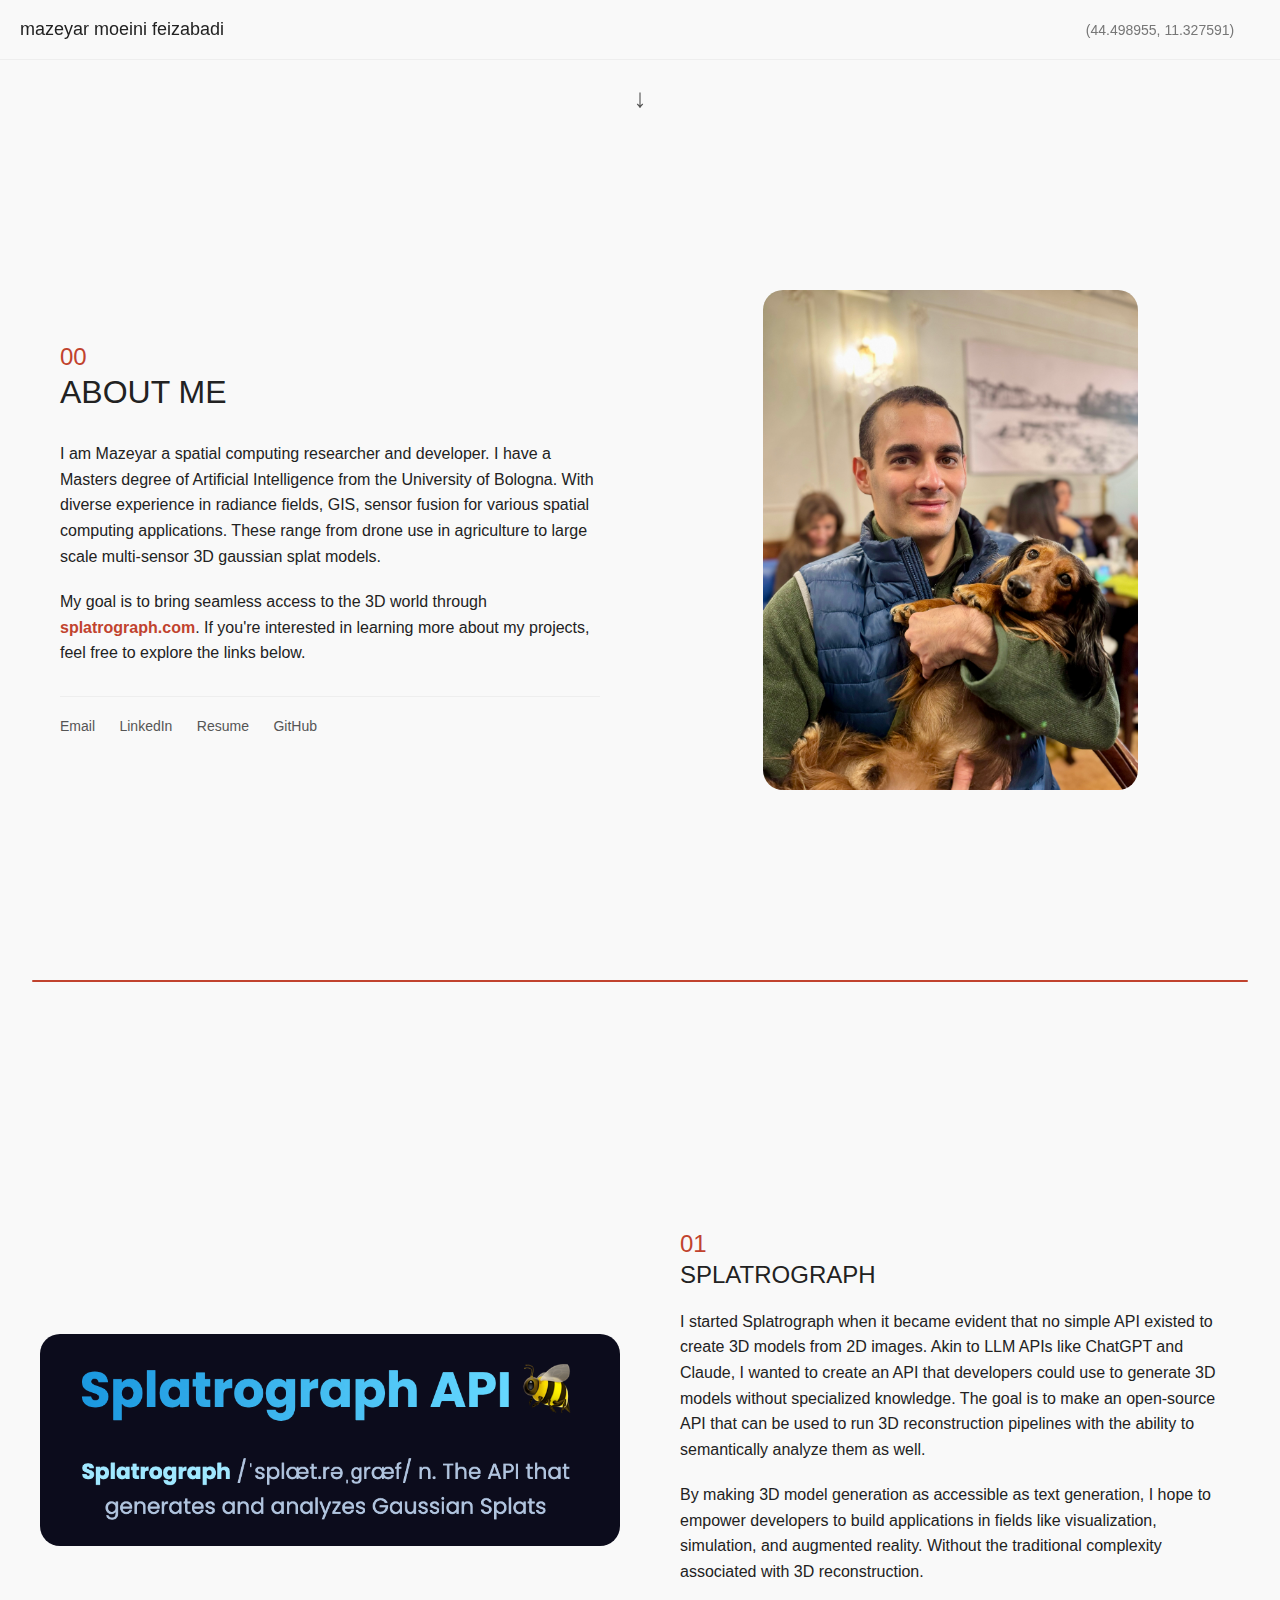
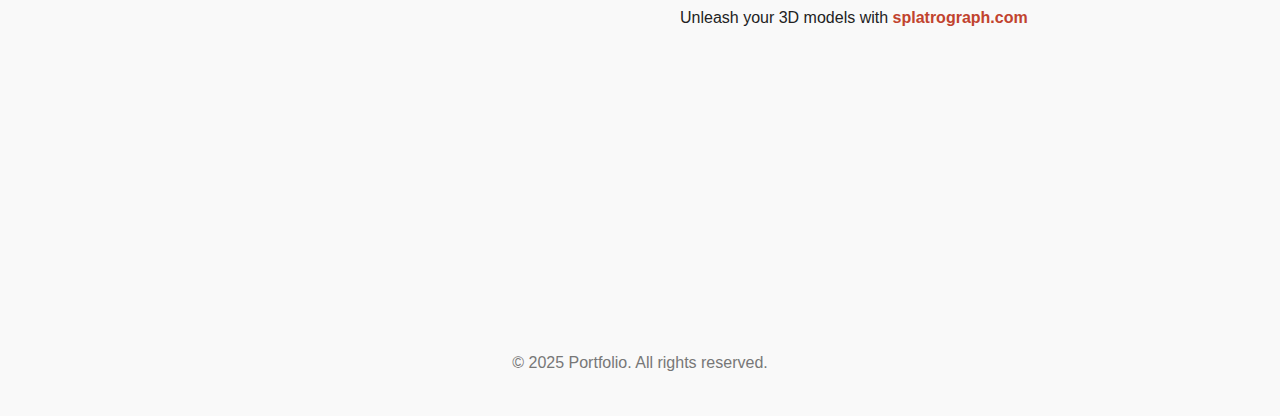
==== index.html @ f1fa3e37 "Initial commit: Add basic structure for personal portfolio site including HTML, CSS, and JavaScript " ====
<!DOCTYPE html>
<html lang="en">
<head>
  <meta charset="UTF-8">
  <meta name="viewport" content="width=device-width, initial-scale=1.0">
  <title>Mazeyar's Site</title>
  <link rel="stylesheet" href="styles.css">
  <link rel="icon" href="data:image/svg+xml,<svg xmlns='http://www.w3.org/2000/svg' viewBox='0 0 100 100'><text y='.9em' font-size='90'>👨🏻‍💻</text></svg>">
</head>
<body>
  <!-- Navigation bar (Original Structure) -->
  <div class="nav-bar">
    <div class="site-title">Mazeyar Moeini Feizabadi</div>
    <div class="coordinates" id="coordinates-display">(44.498955, 11.327591)</div>
  </div>

  <!-- Dropdown Menu (Original Position - Top Middle) -->
  <div class="dropdown">
    <div class="dropdown-trigger">↓</div>
    <div class="dropdown-menu">
      <a href="#about-me" data-section-name="About Me">
        <span class="section-number">00</span>
      </a>
      <a href="#splatrograph" data-section-name="Splatrograph">
        <span class="section-number">01</span>
      </a>
<!--       <a href="#approach" data-section-name="Approach">
        <span class="section-number">02</span>
      </a>
       <a href="#understanding" data-section-name="Understanding The Problem">
        <span class="section-number">03</span>
      </a> -->
    </div>
  </div>

  <!-- Element to display section name at the bottom -->
  <div id="section-name-display"></div>

  <!-- Main content area -->
  <main>
    <section id="about-me">
      <div class="content-container">
        <div class="text-content">
          <span class="section-number">00</span>
          <h1>ABOUT ME</h1>
          <p>I am Mazeyar a spatial computing researcher and developer. I have a Masters degree of Artificial Intelligence from the University of Bologna. With diverse experience in radiance fields, GIS, sensor fusion for various spatial computing applications. These range from drone use in agriculture to large scale multi-sensor 3D gaussian splat models.</p>
          <p>My goal is to bring seamless access to the 3D world through <a href="https://splatrograph.com" target="_blank" rel="noopener noreferrer" style="text-decoration: none; font-weight: bold; color: #C1432E;">splatrograph.com</a>. If you're interested in learning more about my projects, feel free to explore the links below.</p>

          <!-- Contact Links -->
          <div class="contact-links">
            <a href="mailto:mazy.moeini@gmail.com">Email</a>
            <a href="https://www.linkedin.com/in/mazeyar-moeini-feizabadi-155180199/" target="_blank" rel="noopener noreferrer">LinkedIn</a>
            <a href="attachments/Mazeyar_Moeini_Feizabadi_Resume.pdf" target="_blank">Resume</a>
            <a href="https://github.com/mazy1998" target="_blank" rel="noopener noreferrer">GitHub</a>
          </div>
        </div>
        <div class="image-placeholder">
          <img src="attachments/me_with_lou.jpeg" alt="Architecture sketch">
        </div>
      </div>
    </section>

    <section id="splatrograph">
      <div class="content-container">
        <div class="image-placeholder">
          <img src="attachments/splatrograph.png" alt="Project visualization">
        </div>
        <div class="text-content">
          <span class="section-number">01</span>
          <h2>SPLATROGRAPH</h2>
          <p>I started Splatrograph when it became evident that no simple API existed to create 3D models from 2D images. Akin to LLM APIs like ChatGPT and Claude, I wanted to 
            create an API that developers could use to generate 3D models without specialized knowledge. The goal is to make an open-source API that can be used to run 3D reconstruction 
            pipelines with the ability to semantically analyze them as well.</p>
            <p>By making 3D model generation as accessible as text generation, I hope to empower developers to build applications 
            in fields like visualization, simulation, and augmented reality. Without the traditional  complexity associated with 3D reconstruction.</p>
          <p>Unleash your 3D models with  <a href="https://splatrograph.com" target="_blank" rel="noopener noreferrer" style="text-decoration: none; font-weight: bold; color: #C1432E;">splatrograph.com</a> </p>
        </div>
      </div>
    </section>

<!--     <section id="approach">
      <div class="content-container">
        <div class="text-content">
          <span class="section-number">02</span>
          <h2>APPROACH</h2>
          <p>I approach each project as an opportunity to solve unique problems through design. My process involves extensive research, collaborative dialogue, and iterative refinement.</p>
          <p>The resulting spaces aim to be both functional and emotionally resonant, creating meaningful experiences for those who inhabit them.</p>
        </div>
        <div class="image-placeholder">
         <img src="https://via.placeholder.com/600x400/f9f9f9/cccccc/?text=Approach+Image" alt="Architectural detail">
        </div>
      </div>
    </section>

     <section id="understanding">
       <div class="content-container">
         <div class="text-content">
           <span class="section-number">03</span>
           <h2>UNDERSTANDING THE PROBLEM</h2>
           <p>Content for the 'Understanding The Problem' section goes here. Elaborate on the initial phase of your design or analysis process.</p>
         </div>
         <div class="image-placeholder">
          <img src="https://via.placeholder.com/600x400/f9f9f9/cccccc/?text=Problem+Analysis" alt="Understanding the Problem Visual">
         </div>
       </div>
     </section> -->

  </main>

  <footer>
    <p>© 2025 Portfolio. All rights reserved.</p>
  </footer>

  <!-- JavaScript -->
  <script src="scripts.js"></script>

</body>
</html>
---- styles.css ----
/* Base styles */
* {
  margin: 0;
  padding: 0;
  box-sizing: border-box;
}

html {
  scroll-behavior: smooth;
}

body {
  font-family: 'Helvetica Neue', Arial, sans-serif;
  color: #222;
  background-color: #f9f9f9;
  position: relative;
  min-height: 100vh;
  -webkit-font-smoothing: antialiased;
  -moz-osx-font-smoothing: grayscale;
}

/* --- Navigation Bar (Original Structure) --- */
.nav-bar {
  position: fixed;
  top: 0;
  left: 0;
  width: 100%;
  padding: 15px 20px; /* Standard padding */
  background-color: rgba(249, 249, 249, 0.95);
  z-index: 100;
  display: flex;
  justify-content: space-between;
  align-items: center;
  border-bottom: 1px solid #eee;
  min-height: 60px;
}

.site-title {
  font-size: 18px;
  font-weight: 400;
  text-transform: lowercase;
  color: #222;
  position: relative;
  display: inline-block;
  min-width: 300px;
  white-space: nowrap;
  overflow: hidden;
  text-overflow: ellipsis;
  cursor: default;
}

.site-title span {
  color: #C1432E;
}

.coordinates {
  font-size: 14px;
  color: #777;
  cursor: default;
  transition: color 0.2s ease;
  min-width: 200px; /* Fixed minimum width */
  text-align: center;
  white-space: nowrap;
  overflow: hidden;
  text-overflow: ellipsis;
}
 .coordinates:hover {
     color: #333;
 }

/* --- Dropdown Menu (Original Positioning - Top Middle) --- */
.dropdown {
  position: fixed; /* Back to fixed */
  top: 80px; /* Position below navbar */
  left: 50%;
  transform: translateX(-50%);
  z-index: 10; /* Above main content, below navbar if needed */
  text-align: center;
  width: auto;
}

.dropdown-trigger {
  font-size: 26px;
  cursor: pointer;
  color: #555;
  transition: color 0.3s ease;
  line-height: 1;
  padding: 5px;
  margin-bottom: 10px; /* Space between arrow and menu */
}
 .dropdown:hover .dropdown-trigger {
     color: #222;
 }

.dropdown-menu {
  display: none;
  position: absolute; /* Position relative to .dropdown */
  left: 50%;
  transform: translateX(-50%);
  width: auto;
  min-width: 80px;
  padding: 10px 0;
  /* Removed background/shadow to allow blur effect */
  /* background-color: rgba(249, 249, 249, 0.98); */
  /* box-shadow: 0 3px 8px rgba(0,0,0,0.1); */
  /* border-radius: 4px; */
}

.dropdown:hover .dropdown-menu {
  display: block;
}

.dropdown-menu a {
  display: block;
  padding: 8px 15px;
  text-decoration: none;
  color: #222;
  transition: color 0.3s ease; /* Removed background transition */
  position: relative;
  text-align: center;
}
 .dropdown-menu a:hover {
     color: #C1432E;
     /* Removed background-color hover */
 }


/* Numerical markers styling - Dropdown */
.dropdown-menu .section-number {
   font-size: 35px;
   display: inline-block;
   position: relative;
   padding-bottom: 5px;
   margin-bottom: 0;
   font-weight: 400;
   line-height: 1.1;
}

/* Underline effect for dropdown numbers */
.dropdown-menu .section-number::after {
  content: '';
  position: absolute;
  bottom: 0;
  left: 0;
  width: 100%;
  height: 2px;
  background-color: #C1432E;
  transform: scaleX(0);
  transform-origin: center center;
  transition: transform 0.3s ease-out;
  border-radius: 1px;
}

.dropdown-menu a:hover .section-number::after {
  transform: scaleX(1);
}

/* Style for the currently active section number in the dropdown */
.active-section {
  color: #C1432E;
}
.active-section::after {
     transform: scaleX(1);
}

/* Style for numbers WITHIN main section content */
main section .section-number {
   color: #C1432E;
   font-size: 24px;
   display: inline-block;
   position: relative;
   padding-bottom: 3px;
   margin-bottom: 0;
   font-weight: 400;
}
main section .section-number::after {
    display: none;
}


/* --- Main Content & Sections --- */
main {
  padding-top: 80px; /* Adjust based on navbar height + desired space */
  transition: filter 0.3s ease;
}
/* Blur effect triggered by original dropdown hover */
.dropdown:hover ~ main {
    filter: blur(3px);
}


section {
  position: relative;
  min-height: 100vh;
  padding: 80px 20px 60px;
  display: flex;
  flex-direction: column;
  justify-content: center;
  align-items: center;
  background-color: #f9f9f9;
}

/* Section Separator Line */
section:not(:first-child)::before {
    content: '';
    position: absolute;
    top: 0;
    left: 50%;
    transform: translateX(-50%);
    width: 95%;
    max-width: 1400px;
    height: 2px;
    background-color: #C1432E;
    border-radius: 1px;
}


.content-container {
  max-width: 1200px;
  width: 100%;
  margin: 0 auto;
  display: grid;
  grid-template-columns: 1fr 1fr;
  gap: 40px;
  align-items: center;
}

.text-content {
  padding: 20px;
}

h1 {
  font-size: 32px;
  font-weight: 400;
  margin-bottom: 30px;
}

h2 {
  font-size: 24px;
  font-weight: 400;
  margin-bottom: 20px;
  text-transform: uppercase;
}

p {
  font-size: 16px;
  line-height: 1.6;
  margin-bottom: 20px;
}

.image-placeholder {
  background-color: #f9f9f9;
  width: 100%;
  height: 500px;
  display: flex;
  align-items: center;
  justify-content: center;
  overflow: visible; /* Changed from hidden to allow image corners to show */
  border-radius: 0; /* Remove border-radius from container */
  border: none; /* Remove border */
}
 .image-placeholder img {
     max-width: 100%;
     max-height: 100%;
     width: auto;
     height: auto;
     object-fit: contain;
     display: block;
     border-radius: 20px;
     transition: transform 0.3s ease;
     transform-origin: center;
 }

.image-placeholder img:hover {
     transform: scale(1.003) translateY(-3px);
     box-shadow: 0 5px 10px rgba(0, 0, 0, 0.05);
}

/* Contact Links Styling */
.contact-links {
    margin-top: 30px;
    padding-top: 20px;
    border-top: 1px solid #eee;
}

.contact-links a {
    text-decoration: none;
    color: #555;
    margin-right: 20px;
    font-size: 14px;
    transition: color 0.3s ease;
    display: inline-block;
    padding-bottom: 3px;
    position: relative;
}

.contact-links a:last-child {
    margin-right: 0;
}

.contact-links a:hover {
    color: #C1432E;
}
/* Underline effect for contact links */
.contact-links a::after {
    content: '';
    position: absolute;
    bottom: 0;
    left: 0;
    width: 100%;
    height: 1px;
    background-color: #C1432E;
    border-radius: 0.5px;
    transform: scaleX(0);
    transform-origin: center center;
    transition: transform 0.3s ease-out;
}
.contact-links a:hover::after {
    transform: scaleX(1);
}


/* Section Name Display at Bottom */
#section-name-display {
    position: fixed;
    bottom: 25px;
    left: 50%;
    transform: translateX(-50%);
    z-index: 5; /* Below dropdown */
    font-size: 27px;
    font-weight: 500;
    color: #333;
    text-transform: uppercase;
    letter-spacing: 1px;
    padding: 5px 12px;
    opacity: 0;
    transition: opacity 0.3s ease;
    pointer-events: none;
}

/* Footer */
footer {
  padding: 20px;
  text-align: center;
  font-size: 12px;
  color: #777;
  margin-top: 50px;
  position: relative;
  z-index: 1;
  background-color: #f9f9f9;
}

/* Media Queries */
@media (max-width: 768px) {
  .nav-bar {
      padding: 10px 15px;
      min-height: 50px;
  }
  main {
      padding-top: 70px; /* Adjust for mobile navbar */
  }
   .site-title {
       font-size: 16px;
   }
   .coordinates {
       font-size: 12px;
   }
   .dropdown {
       top: 65px; /* Adjust dropdown position relative to mobile navbar */
   }
  .content-container {
    grid-template-columns: 1fr;
  }
   .image-placeholder {
       height: 300px;
   }
   section {
       padding: 60px 15px 40px;
   }
   section:not(:first-child)::before {
       width: 90%;
   }
   #section-name-display {
       font-size: 16px;
       bottom: 15px;
   }
   .contact-links {
       text-align: center;
   }
   .contact-links a {
       margin: 0 10px 10px;
       font-size: 13px;
   }
}

 /* Preference for reduced motion */
@media (prefers-reduced-motion: reduce) {
  html {
    scroll-behavior: auto;
  }
  .dropdown-menu .section-number::after,
  #section-name-display,
  .dropdown-trigger,
  main,
  .contact-links a::after,
  .coordinates {
      transition: none;
  }
}
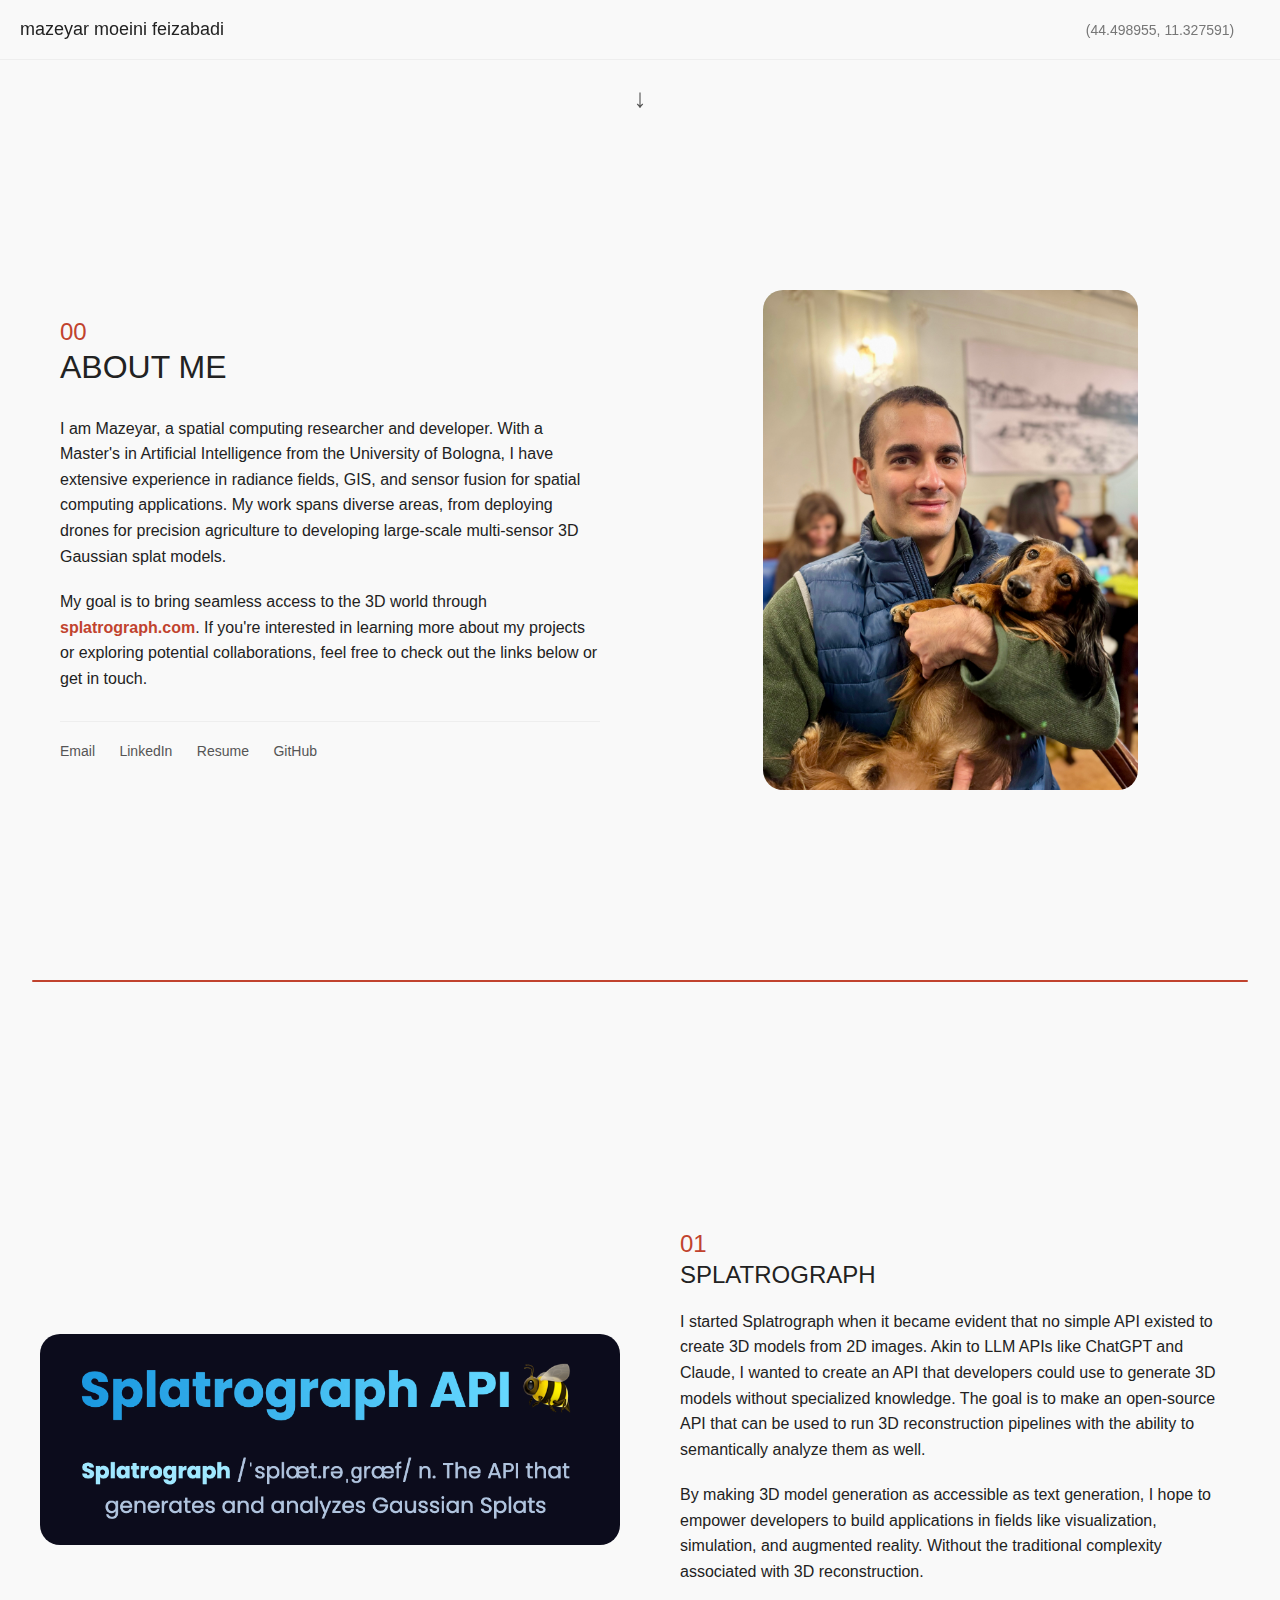
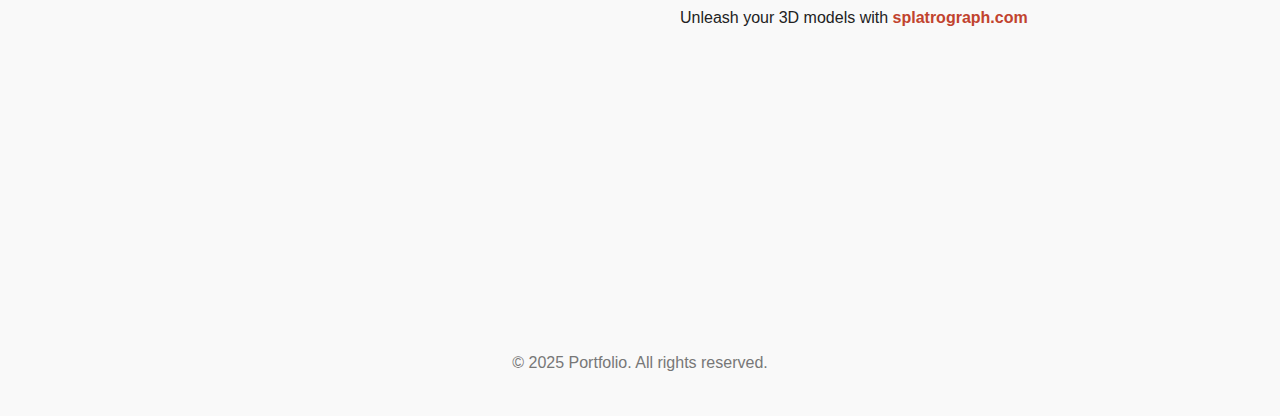
==== commit 5adf91f5: "Refactor 'ABOUT ME' section in index.html for clarity and conciseness. Enhance image handling in scr" ====
--- a/index.html
+++ b/index.html
@@ -43,8 +43,8 @@
         <div class="text-content">
           <span class="section-number">00</span>
           <h1>ABOUT ME</h1>
-          <p>I am Mazeyar a spatial computing researcher and developer. I have a Masters degree of Artificial Intelligence from the University of Bologna. With diverse experience in radiance fields, GIS, sensor fusion for various spatial computing applications. These range from drone use in agriculture to large scale multi-sensor 3D gaussian splat models.</p>
-          <p>My goal is to bring seamless access to the 3D world through <a href="https://splatrograph.com" target="_blank" rel="noopener noreferrer" style="text-decoration: none; font-weight: bold; color: #C1432E;">splatrograph.com</a>. If you're interested in learning more about my projects, feel free to explore the links below.</p>
+          <p>I am Mazeyar, a spatial computing researcher and developer. With a Master's in Artificial Intelligence from the University of Bologna, I have extensive experience in radiance fields, GIS, and sensor fusion for spatial computing applications. My work spans diverse areas, from deploying drones for precision agriculture to developing large-scale multi-sensor 3D Gaussian splat models.</p>
+          <p>My goal is to bring seamless access to the 3D world through <a href="https://splatrograph.com" target="_blank" rel="noopener noreferrer" style="text-decoration: none; font-weight: bold; color: #C1432E;">splatrograph.com</a>. If you're interested in learning more about my projects or exploring potential collaborations, feel free to check out the links below or get in touch.</p>
 
           <!-- Contact Links -->
           <div class="contact-links">
@@ -55,7 +55,7 @@
           </div>
         </div>
         <div class="image-placeholder">
-          <img src="attachments/me_with_lou.jpeg" alt="Architecture sketch">
+          <img src="attachments/me_with_lou.jpeg" alt="Portrait with dog" width="100%" height="auto" loading="eager">
         </div>
       </div>
     </section>
@@ -63,7 +63,7 @@
     <section id="splatrograph">
       <div class="content-container">
         <div class="image-placeholder">
-          <img src="attachments/splatrograph.png" alt="Project visualization">
+          <img src="attachments/splatrograph.png" alt="Project visualization" width="100%" height="auto" loading="eager">
         </div>
         <div class="text-content">
           <span class="section-number">01</span>
--- a/styles.css
+++ b/styles.css
@@ -58,15 +58,16 @@
   color: #777;
   cursor: default;
   transition: color 0.2s ease;
-  min-width: 200px; /* Fixed minimum width */
+  min-width: 200px;
   text-align: center;
   white-space: nowrap;
   overflow: hidden;
   text-overflow: ellipsis;
 }
- .coordinates:hover {
-     color: #333;
- }
+
+.coordinates:hover {
+  color: #333;
+}
 
 /* --- Dropdown Menu (Original Positioning - Top Middle) --- */
 .dropdown {
@@ -255,11 +256,13 @@
   display: flex;
   align-items: center;
   justify-content: center;
-  overflow: visible; /* Changed from hidden to allow image corners to show */
-  border-radius: 0; /* Remove border-radius from container */
-  border: none; /* Remove border */
-}
- .image-placeholder img {
+  overflow: visible;
+  border-radius: 0;
+  border: none;
+  position: relative;
+}
+
+.image-placeholder img {
      max-width: 100%;
      max-height: 100%;
      width: auto;
@@ -269,7 +272,10 @@
      border-radius: 20px;
      transition: transform 0.3s ease;
      transform-origin: center;
- }
+     position: relative;
+     will-change: transform;
+     -webkit-transform: translateZ(0);
+}
 
 .image-placeholder img:hover {
      transform: scale(1.003) translateY(-3px);
@@ -363,7 +369,12 @@
        font-size: 16px;
    }
    .coordinates {
-       font-size: 12px;
+       font-size: 16px;
+       min-width: auto;
+       color: #333;
+   }
+   .coordinates:hover {
+       color: #333; /* Remove hover effect on mobile */
    }
    .dropdown {
        top: 65px; /* Adjust dropdown position relative to mobile navbar */
@@ -372,7 +383,23 @@
     grid-template-columns: 1fr;
   }
    .image-placeholder {
-       height: 300px;
+       height: auto;
+       max-height: 80vh; /* Limit to 80% of viewport height */
+       width: 100%;
+       padding: 10px;
+       display: flex;
+       align-items: center;
+       justify-content: center;
+       overflow: visible;
+   }
+   .image-placeholder img {
+       max-width: 90%;
+       max-height: 70vh; /* Limit height to ensure it's visible */
+       width: auto;
+       height: auto;
+       object-fit: contain;
+       border-radius: 20px;
+       display: block;
    }
    section {
        padding: 60px 15px 40px;
